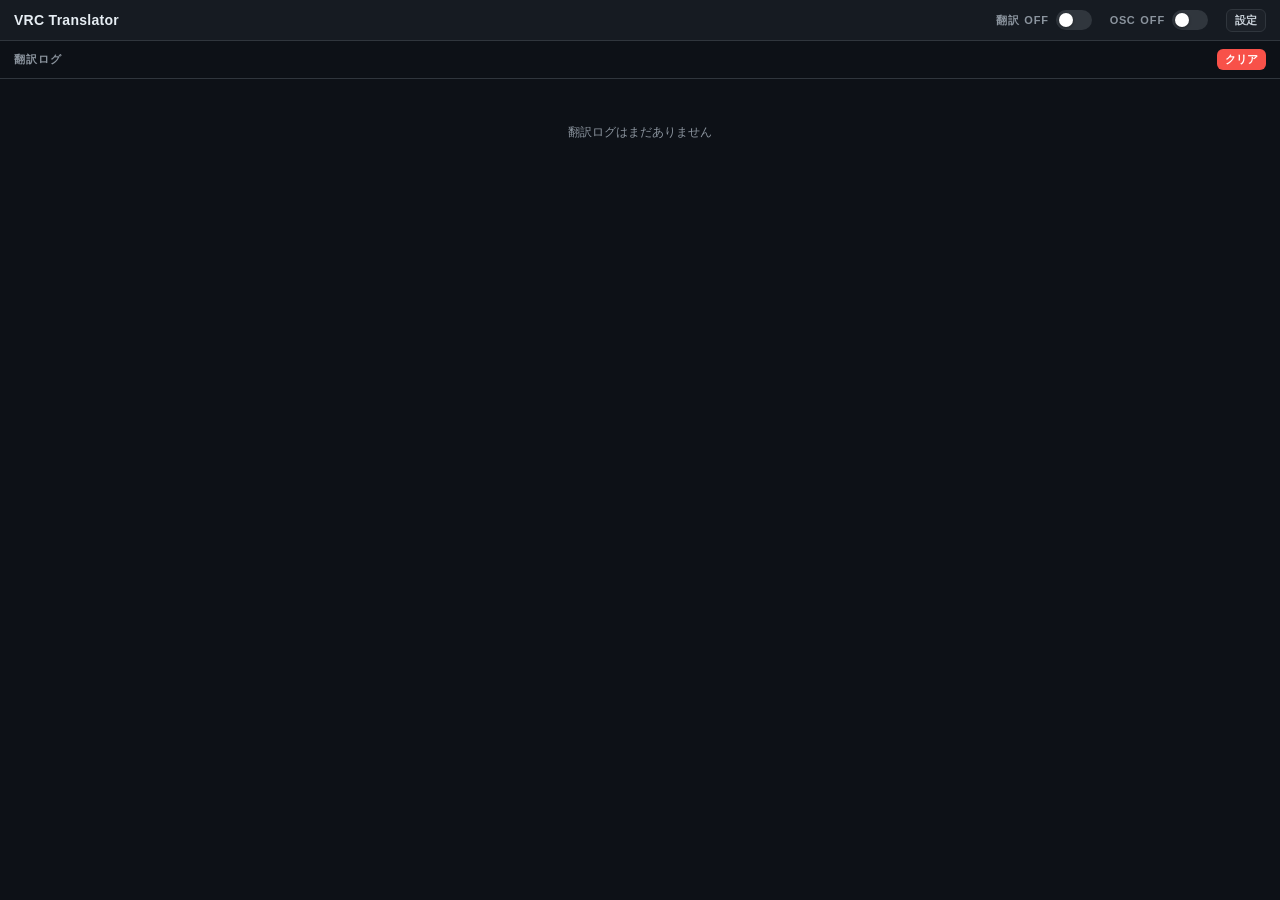
==== src/index.html @ 916df146 "first commit" ====
<!DOCTYPE html>
<html lang="ja">
<head>
  <meta charset="UTF-8">
  <meta name="viewport" content="width=device-width, initial-scale=1.0">
  <title>VRC Translator</title>
  <link rel="stylesheet" href="styles.css">
</head>
<body>
  <div class="app">

    <!-- ヘッダー -->
    <header class="header">
      <h1 class="app-title">VRC Translator</h1>
      <div class="header-controls">
        <div class="toggle-group">
          <span class="toggle-group-label">翻訳</span>
          <span class="toggle-label" id="toggle-label">OFF</span>
          <button class="toggle-btn" id="toggle-btn" aria-pressed="false" title="翻訳 ON/OFF">
            <span class="toggle-track"><span class="toggle-thumb"></span></span>
          </button>
        </div>
        <div class="toggle-group">
          <span class="toggle-group-label">OSC</span>
          <span class="toggle-label" id="osc-toggle-label">OFF</span>
          <button class="toggle-btn" id="osc-toggle-btn" aria-pressed="false" title="OSC 送信 ON/OFF">
            <span class="toggle-track"><span class="toggle-thumb"></span></span>
          </button>
        </div>
        <button class="btn btn-secondary btn-sm" id="settings-btn">設定</button>
      </div>
    </header>

    <!-- ログパネル -->
    <section class="log-panel">
      <div class="log-header">
        <h2>翻訳ログ</h2>
        <button class="btn btn-danger btn-sm" id="clear-btn">クリア</button>
      </div>

      <div class="log-list" id="log-list">
        <p class="empty-state">翻訳ログはまだありません</p>
      </div>

      <div class="error-bar hidden" id="error-bar"></div>
    </section>

  </div><!-- .app -->

  <script type="module" src="main.js"></script>
</body>
</html>
---- src/styles.css ----
/* =====================================================================
   Reset & Base
   ===================================================================== */
*, *::before, *::after { box-sizing: border-box; margin: 0; padding: 0; }

:root {
  --bg:        #0d1117;
  --surface:   #161b22;
  --surface2:  #1c2128;
  --border:    #30363d;
  --accent:    #58a6ff;
  --accent-h:  #79b8ff;
  --danger:    #f85149;
  --success:   #3fb950;
  --muted:     #8b949e;
  --text:      #c9d1d9;
  --text-h:    #e6edf3;
  --radius:    6px;
  --gap:       12px;
}

html, body { height: 100%; }

body {
  font-family: 'Segoe UI', 'Hiragino Sans', sans-serif;
  font-size: 13px;
  background: var(--bg);
  color: var(--text);
  line-height: 1.5;
  overflow: hidden;
}

/* =====================================================================
   Main Window Layout
   ===================================================================== */
.app { display: flex; flex-direction: column; height: 100vh; }

/* Header */
.header {
  display: flex;
  align-items: center;
  justify-content: space-between;
  padding: 8px 14px;
  background: var(--surface);
  border-bottom: 1px solid var(--border);
  flex-shrink: 0;
}

.app-title {
  font-size: 14px;
  font-weight: 600;
  color: var(--text-h);
  letter-spacing: 0.02em;
}

.header-controls {
  display: flex;
  align-items: center;
  gap: 16px;
}

/* =====================================================================
   Toggle Switch
   ===================================================================== */
.toggle-group {
  display: flex;
  align-items: center;
  gap: 5px;
}

.toggle-group-label {
  font-size: 11px;
  color: var(--muted);
  font-weight: 600;
  letter-spacing: 0.05em;
}

.toggle-label {
  font-size: 11px;
  font-weight: 700;
  letter-spacing: 0.08em;
  color: var(--muted);
  min-width: 22px;
  text-align: right;
}
.toggle-label.on { color: var(--success); }

.toggle-btn {
  background: none;
  border: none;
  cursor: pointer;
  padding: 2px;
  border-radius: 999px;
}
.toggle-btn:focus-visible { outline: 2px solid var(--accent); outline-offset: 2px; }

.toggle-track {
  display: block;
  width: 36px;
  height: 20px;
  background: var(--border);
  border-radius: 999px;
  position: relative;
  transition: background 0.2s;
}
.toggle-btn[aria-pressed="true"] .toggle-track { background: var(--success); }

.toggle-thumb {
  display: block;
  width: 14px;
  height: 14px;
  background: #fff;
  border-radius: 50%;
  position: absolute;
  top: 3px;
  left: 3px;
  transition: left 0.2s;
  box-shadow: 0 1px 3px rgba(0,0,0,.4);
}
.toggle-btn[aria-pressed="true"] .toggle-thumb { left: 19px; }

/* =====================================================================
   Log Panel (Main Window)
   ===================================================================== */
.log-panel {
  flex: 1;
  display: flex;
  flex-direction: column;
  overflow: hidden;
  background: var(--bg);
}

.log-header {
  display: flex;
  align-items: center;
  justify-content: space-between;
  padding: 8px 14px;
  border-bottom: 1px solid var(--border);
  flex-shrink: 0;
}
.log-header h2 { font-size: 11px; font-weight: 600; color: var(--muted); text-transform: uppercase; letter-spacing: 0.08em; }

.log-list {
  flex: 1;
  overflow-y: auto;
  padding: var(--gap);
  display: flex;
  flex-direction: column;
  gap: 8px;
}

.empty-state {
  color: var(--muted);
  font-size: 12px;
  text-align: center;
  margin-top: 32px;
}

/* Log Entry */
.log-entry {
  background: var(--surface);
  border: 1px solid var(--border);
  border-radius: var(--radius);
  padding: 8px 10px;
  display: flex;
  flex-direction: column;
  gap: 4px;
  animation: slideIn 0.2s ease;
}
@keyframes slideIn { from { opacity:0; transform:translateY(-4px); } to { opacity:1; transform:none; } }

.log-entry-meta {
  display: flex;
  align-items: center;
  gap: 6px;
  font-size: 10px;
  color: var(--muted);
}
.log-entry-provider {
  background: var(--surface2);
  border: 1px solid var(--border);
  border-radius: 3px;
  padding: 1px 5px;
  font-size: 10px;
  color: var(--accent);
  font-weight: 600;
  flex-shrink: 0;
}
.log-entry-model {
  background: var(--surface2);
  border: 1px solid var(--border);
  border-radius: 3px;
  padding: 1px 5px;
  font-size: 10px;
  color: var(--muted);
  flex-shrink: 0;
  max-width: 160px;
  overflow: hidden;
  text-overflow: ellipsis;
  white-space: nowrap;
}
.log-entry-file { flex: 1; overflow: hidden; text-overflow: ellipsis; white-space: nowrap; }

.log-entry-body {
  display: flex;
  gap: 8px;
  align-items: flex-start;
}
.log-entry-text { flex: 1; min-width: 0; font-size: 12px; color: var(--text-h); white-space: pre-wrap; word-break: break-word; }
.log-entry-thumb {
  flex-shrink: 0;
  width: 80px;
  height: 60px;
  object-fit: cover;
  border-radius: 3px;
  border: 1px solid var(--border);
  cursor: pointer;
  transition: opacity 0.15s;
}
.log-entry-thumb:hover { opacity: 0.8; }
.log-entry-thumb[src=""] { display: none; }

/* Error Bar */
.error-bar {
  padding: 8px 14px;
  background: rgba(248,81,73,.15);
  border-top: 1px solid var(--danger);
  color: var(--danger);
  font-size: 11px;
  flex-shrink: 0;
  word-break: break-word;
}


/* =====================================================================
   Settings Window Layout
   ===================================================================== */
.settings-app {
  display: flex;
  flex-direction: column;
  height: 100vh;
  overflow: hidden;
}

.settings-scroll {
  flex: 1;
  overflow-y: auto;
  padding: 16px;
  display: flex;
  flex-direction: column;
  gap: 10px;
}

.settings-footer {
  display: flex;
  align-items: center;
  justify-content: flex-end;
  gap: 10px;
  padding: 10px 16px;
  background: var(--surface);
  border-top: 1px solid var(--border);
  flex-shrink: 0;
}

/* =====================================================================
   Section
   ===================================================================== */
.section {
  display: flex;
  flex-direction: column;
  gap: 8px;
  background: var(--surface);
  border: 1px solid var(--border);
  border-radius: var(--radius);
  padding: 12px 14px;
}
.section h2 {
  font-size: 11px;
  font-weight: 600;
  color: var(--muted);
  text-transform: uppercase;
  letter-spacing: 0.08em;
  padding-bottom: 8px;
  border-bottom: 1px solid var(--border);
  margin-bottom: 2px;
}

.section-group {
  display: flex;
  flex-direction: column;
  gap: 6px;
  padding-top: 8px;
  border-top: 1px solid var(--border);
}
.section-group-title {
  font-size: 10px;
  font-weight: 600;
  color: var(--muted);
  text-transform: uppercase;
  letter-spacing: 0.06em;
}

/* =====================================================================
   Form Controls
   ===================================================================== */
.input {
  width: 100%;
  background: var(--surface2);
  border: 1px solid var(--border);
  border-radius: var(--radius);
  color: var(--text);
  padding: 5px 8px;
  font-size: 12px;
  outline: none;
  transition: border-color 0.15s;
}
.input:focus { border-color: var(--accent); }
.input::placeholder { color: var(--muted); }

textarea.input { resize: vertical; min-height: 72px; font-family: inherit; }

select.input { cursor: pointer; appearance: none;
  background-image: url("data:image/svg+xml,%3Csvg xmlns='http://www.w3.org/2000/svg' width='10' height='6'%3E%3Cpath d='M0 0l5 6 5-6z' fill='%238b949e'/%3E%3C/svg%3E");
  background-repeat: no-repeat; background-position: right 8px center;
  padding-right: 24px;
}

.field { display: flex; flex-direction: column; gap: 3px; }
.field span { font-size: 11px; color: var(--muted); }
.field-inline { display: flex; align-items: center; gap: 6px; cursor: pointer; }
.field-inline span { font-size: 12px; color: var(--text); }
.field-hint { font-size: 10px; color: var(--muted); margin-top: 2px; }

.row-fields { display: flex; gap: 6px; }
.row-fields .field { flex: 1; }
.row-fields .field-sm { flex: 0 0 80px; }

/* Model row: input + button */
.model-row {
  display: flex;
  gap: 6px;
  align-items: center;
}
.model-row .input { flex: 1; }
.model-row .btn { flex-shrink: 0; white-space: nowrap; }

/* =====================================================================
   Buttons
   ===================================================================== */
.btn {
  padding: 6px 12px;
  border: none;
  border-radius: var(--radius);
  font-size: 12px;
  font-weight: 600;
  cursor: pointer;
  transition: filter 0.15s, opacity 0.15s;
}
.btn:hover { filter: brightness(1.15); }
.btn:active { filter: brightness(0.9); }
.btn:disabled { opacity: 0.5; cursor: not-allowed; }

.btn-primary   { background: var(--accent);  color: #0d1117; }
.btn-secondary { background: var(--surface2); color: var(--text); border: 1px solid var(--border); }
.btn-danger    { background: var(--danger);   color: #fff; }
.btn-sm { padding: 3px 8px; font-size: 11px; }

.btn-group { display: flex; gap: 6px; }
.btn-group .btn { flex: 1; }

/* =====================================================================
   Save Status
   ===================================================================== */
.save-status {
  font-size: 11px;
  padding: 4px 8px;
  border-radius: var(--radius);
}
.save-status.ok    { color: var(--success); background: rgba(63,185,80,.1); }
.save-status.error { color: var(--danger);  background: rgba(248,81,73,.1); }

/* =====================================================================
   Utilities
   ===================================================================== */
.hidden { display: none !important; }

/* Scrollbar */
::-webkit-scrollbar { width: 6px; }
::-webkit-scrollbar-track { background: transparent; }
::-webkit-scrollbar-thumb { background: var(--border); border-radius: 3px; }
::-webkit-scrollbar-thumb:hover { background: var(--muted); }
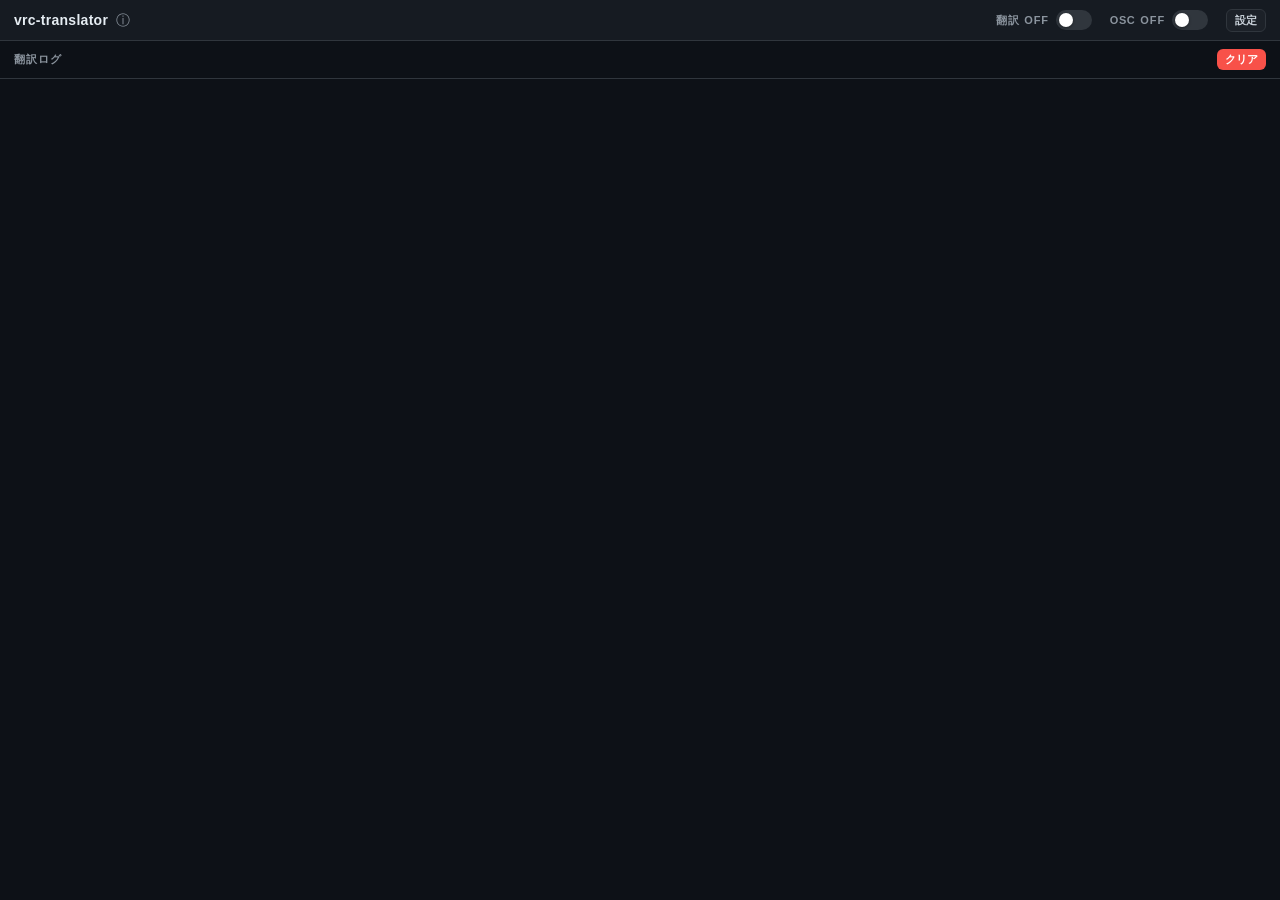
==== commit c33b60e7: "スクロール処理を改善" ====
--- a/src/index.html
+++ b/src/index.html
@@ -3,7 +3,7 @@
 <head>
   <meta charset="UTF-8">
   <meta name="viewport" content="width=device-width, initial-scale=1.0">
-  <title>VRC Translator</title>
+  <title>vrc-translator</title>
   <link rel="stylesheet" href="styles.css">
 </head>
 <body>
@@ -11,7 +11,10 @@
 
     <!-- ヘッダー -->
     <header class="header">
-      <h1 class="app-title">VRC Translator</h1>
+      <div class="app-title-group">
+        <h1 class="app-title">vrc-translator</h1>
+        <button class="btn-about" id="about-btn" title="アプリケーション情報">ⓘ</button>
+      </div>
       <div class="header-controls">
         <div class="toggle-group">
           <span class="toggle-group-label">翻訳</span>
@@ -39,7 +42,6 @@
       </div>
 
       <div class="log-list" id="log-list">
-        <p class="empty-state">翻訳ログはまだありません</p>
       </div>
 
       <div class="error-bar hidden" id="error-bar"></div>
--- a/src/styles.css
+++ b/src/styles.css
@@ -144,9 +144,6 @@
   flex: 1;
   overflow-y: auto;
   padding: var(--gap);
-  display: flex;
-  flex-direction: column;
-  gap: 8px;
 }
 
 .empty-state {
@@ -165,9 +162,8 @@
   display: flex;
   flex-direction: column;
   gap: 4px;
-  animation: slideIn 0.2s ease;
-}
-@keyframes slideIn { from { opacity:0; transform:translateY(-4px); } to { opacity:1; transform:none; } }
+  margin-bottom: 8px;
+}
 
 .log-entry-meta {
   display: flex;
@@ -389,3 +385,129 @@
 ::-webkit-scrollbar-track { background: transparent; }
 ::-webkit-scrollbar-thumb { background: var(--border); border-radius: 3px; }
 ::-webkit-scrollbar-thumb:hover { background: var(--muted); }
+
+/* =====================================================================
+   App Title Group (title + info button)
+   ===================================================================== */
+.app-title-group {
+  display: flex;
+  align-items: center;
+  gap: 6px;
+}
+
+.btn-about {
+  background: none;
+  border: none;
+  cursor: pointer;
+  font-size: 14px;
+  color: var(--muted);
+  line-height: 1;
+  padding: 2px;
+  border-radius: 50%;
+  transition: color 0.15s;
+}
+.btn-about:hover { color: var(--accent); }
+.btn-about:focus-visible { outline: 2px solid var(--accent); outline-offset: 2px; }
+
+/* =====================================================================
+   About Window
+   ===================================================================== */
+.about-app {
+  display: flex;
+  flex-direction: column;
+  align-items: center;
+  justify-content: center;
+  height: 100vh;
+  gap: 8px;
+  padding: 24px;
+  text-align: center;
+}
+
+.about-icon { font-size: 48px; line-height: 1; }
+
+.about-title {
+  font-size: 18px;
+  font-weight: 700;
+  color: var(--text-h);
+  letter-spacing: 0.02em;
+}
+
+.about-version {
+  font-size: 12px;
+  color: var(--muted);
+  margin-bottom: 8px;
+}
+
+.about-body {
+  background: var(--surface);
+  border: 1px solid var(--border);
+  border-radius: var(--radius);
+  padding: 12px 20px;
+  width: 100%;
+  max-width: 300px;
+}
+
+.about-info {
+  display: grid;
+  grid-template-columns: auto 1fr;
+  gap: 6px 12px;
+  text-align: left;
+}
+
+.about-info dt {
+  font-size: 11px;
+  font-weight: 600;
+  color: var(--muted);
+  text-transform: uppercase;
+  letter-spacing: 0.06em;
+}
+
+.about-info dd {
+  font-size: 12px;
+  color: var(--text);
+}
+
+/* About links */
+.about-license {
+  font-size: 11px;
+  color: var(--muted);
+  margin-bottom: 4px;
+}
+
+.about-links {
+  display: flex;
+  flex-direction: column;
+  gap: 6px;
+  width: 100%;
+  max-width: 220px;
+  margin-top: 8px;
+}
+
+.about-link-btn {
+  display: flex;
+  align-items: center;
+  gap: 8px;
+  width: 100%;
+  padding: 6px 12px;
+  background: var(--surface);
+  border: 1px solid var(--border);
+  border-radius: var(--radius);
+  color: var(--accent);
+  font-size: 12px;
+  font-weight: 600;
+  cursor: pointer;
+  transition: background 0.15s, border-color 0.15s;
+  text-align: left;
+}
+.about-link-btn:hover {
+  background: var(--surface2);
+  border-color: var(--accent);
+}
+
+.about-link-icon {
+  font-style: normal;
+  font-size: 13px;
+  width: 16px;
+  text-align: center;
+  flex-shrink: 0;
+}
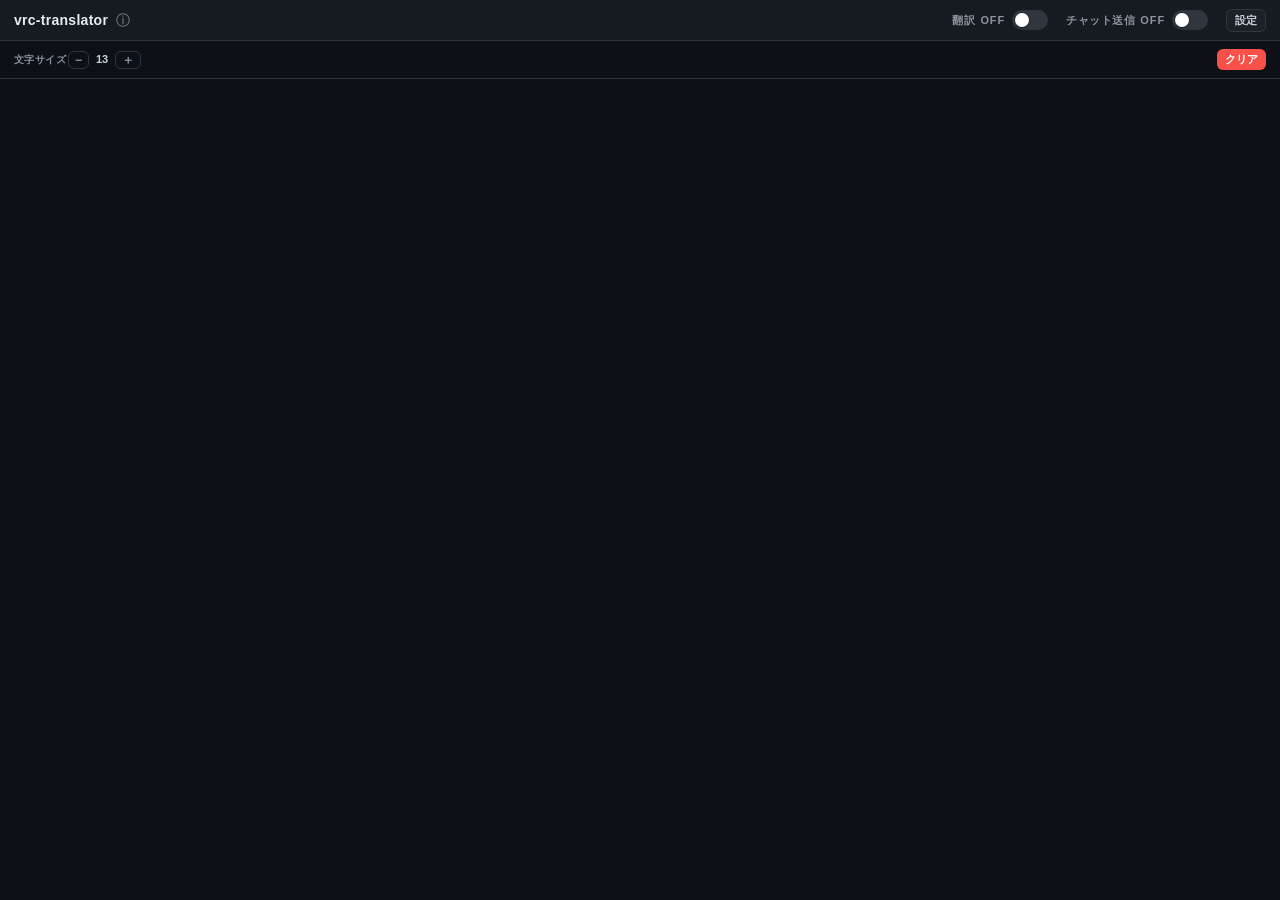
==== commit 5acced4c: "挙動の微調整" ====
--- a/src/index.html
+++ b/src/index.html
@@ -24,7 +24,7 @@
           </button>
         </div>
         <div class="toggle-group">
-          <span class="toggle-group-label">OSC</span>
+          <span class="toggle-group-label">チャット送信</span>
           <span class="toggle-label" id="osc-toggle-label">OFF</span>
           <button class="toggle-btn" id="osc-toggle-btn" aria-pressed="false" title="OSC 送信 ON/OFF">
             <span class="toggle-track"><span class="toggle-thumb"></span></span>
@@ -37,14 +37,25 @@
     <!-- ログパネル -->
     <section class="log-panel">
       <div class="log-header">
-        <h2>翻訳ログ</h2>
+        <div class="log-header-left">
+          <div class="font-size-group">
+            <span class="font-size-label">文字サイズ</span>
+            <button class="btn-font" id="font-decrease-btn" title="フォントサイズを小さく">−</button>
+            <span class="font-size-value" id="font-size-value">13</span>
+            <button class="btn-font" id="font-increase-btn" title="フォントサイズを大きく">＋</button>
+          </div>
+        </div>
         <button class="btn btn-danger btn-sm" id="clear-btn">クリア</button>
       </div>
 
       <div class="log-list" id="log-list">
       </div>
 
-      <div class="error-bar hidden" id="error-bar"></div>
+      <div class="osc-status hidden" id="osc-status"></div>
+      <div class="error-bar hidden" id="error-bar">
+        <span class="error-bar-msg" id="error-bar-msg"></span>
+        <button class="error-bar-close" id="error-bar-close" aria-label="閉じる">×</button>
+      </div>
     </section>
 
   </div><!-- .app -->
--- a/src/styles.css
+++ b/src/styles.css
@@ -4,26 +4,27 @@
 *, *::before, *::after { box-sizing: border-box; margin: 0; padding: 0; }
 
 :root {
-  --bg:        #0d1117;
-  --surface:   #161b22;
-  --surface2:  #1c2128;
-  --border:    #30363d;
-  --accent:    #58a6ff;
-  --accent-h:  #79b8ff;
-  --danger:    #f85149;
-  --success:   #3fb950;
-  --muted:     #8b949e;
-  --text:      #c9d1d9;
-  --text-h:    #e6edf3;
-  --radius:    6px;
-  --gap:       12px;
+  --bg:             #0d1117;
+  --surface:        #161b22;
+  --surface2:       #1c2128;
+  --border:         #30363d;
+  --accent:         #58a6ff;
+  --accent-h:       #79b8ff;
+  --danger:         #f85149;
+  --success:        #3fb950;
+  --muted:          #8b949e;
+  --text:           #c9d1d9;
+  --text-h:         #e6edf3;
+  --radius:         6px;
+  --gap:            12px;
+  --font-size-base: 13px;
 }
 
 html, body { height: 100%; }
 
 body {
   font-family: 'Segoe UI', 'Hiragino Sans', sans-serif;
-  font-size: 13px;
+  font-size: var(--font-size-base);
   background: var(--bg);
   color: var(--text);
   line-height: 1.5;
@@ -138,6 +139,7 @@
   border-bottom: 1px solid var(--border);
   flex-shrink: 0;
 }
+.log-header-left { display: flex; align-items: center; gap: 8px; }
 .log-header h2 { font-size: 11px; font-weight: 600; color: var(--muted); text-transform: uppercase; letter-spacing: 0.08em; }
 
 .log-list {
@@ -202,7 +204,7 @@
   gap: 8px;
   align-items: flex-start;
 }
-.log-entry-text { flex: 1; min-width: 0; font-size: 12px; color: var(--text-h); white-space: pre-wrap; word-break: break-word; }
+.log-entry-text { flex: 1; min-width: 0; font-size: 1em; color: var(--text-h); white-space: pre-wrap; word-break: break-word; }
 .log-entry-thumb {
   flex-shrink: 0;
   width: 80px;
@@ -216,15 +218,92 @@
 .log-entry-thumb:hover { opacity: 0.8; }
 .log-entry-thumb[src=""] { display: none; }
 
+/* 翻訳中プレースホルダー */
+.log-entry-pending {
+  border-style: dashed;
+  opacity: 0.8;
+}
+
+.pending-body {
+  display: flex;
+  align-items: center;
+  gap: 8px;
+  color: var(--muted);
+  font-size: 1em;
+  padding: 2px 0;
+}
+
+.spinner {
+  flex-shrink: 0;
+  width: 13px;
+  height: 13px;
+  border: 2px solid var(--border);
+  border-top-color: var(--accent);
+  border-radius: 50%;
+  animation: spin 0.8s linear infinite;
+}
+
+@keyframes spin { to { transform: rotate(360deg); } }
+
+.pending-cancel-btn {
+  margin-left: auto;
+  background: none;
+  border: 1px solid var(--border);
+  border-radius: 4px;
+  color: var(--muted);
+  font-size: 0.85em;
+  padding: 1px 8px;
+  cursor: pointer;
+  flex-shrink: 0;
+}
+.pending-cancel-btn:hover:not(:disabled) {
+  border-color: var(--danger);
+  color: var(--danger);
+}
+.pending-cancel-btn:disabled {
+  opacity: 0.4;
+  cursor: default;
+}
+
+/* OSC Status Bar */
+.osc-status {
+  padding: 5px 14px;
+  background: rgba(88,166,255,.12);
+  border-top: 1px solid var(--accent);
+  color: var(--accent);
+  font-size: 11px;
+  flex-shrink: 0;
+}
+
 /* Error Bar */
 .error-bar {
-  padding: 8px 14px;
+  display: flex;
+  align-items: flex-start;
+  gap: 8px;
+  padding: 8px 10px 8px 14px;
   background: rgba(248,81,73,.15);
   border-top: 1px solid var(--danger);
   color: var(--danger);
   font-size: 11px;
   flex-shrink: 0;
+}
+.error-bar-msg {
+  flex: 1;
   word-break: break-word;
+}
+.error-bar-close {
+  flex-shrink: 0;
+  background: none;
+  border: none;
+  color: var(--danger);
+  font-size: 14px;
+  line-height: 1;
+  padding: 0 2px;
+  cursor: pointer;
+  opacity: 0.7;
+}
+.error-bar-close:hover {
+  opacity: 1;
 }
 
 
@@ -409,6 +488,44 @@
 .btn-about:hover { color: var(--accent); }
 .btn-about:focus-visible { outline: 2px solid var(--accent); outline-offset: 2px; }
 
+.font-size-group {
+  display: flex;
+  align-items: center;
+  gap: 2px;
+}
+
+.font-size-label {
+  font-size: 10px;
+  font-weight: 600;
+  color: var(--muted);
+  letter-spacing: 0.04em;
+}
+
+.font-size-value {
+  font-size: 11px;
+  font-weight: 600;
+  color: var(--text);
+  min-width: 2em;
+  text-align: center;
+}
+
+.btn-font {
+  background: none;
+  border: 1px solid var(--border);
+  border-radius: var(--radius);
+  color: var(--muted);
+  cursor: pointer;
+  font-size: 12px;
+  font-weight: 600;
+  line-height: 1;
+  padding: 2px 6px;
+  transition: color 0.15s, border-color 0.15s;
+  user-select: none;
+}
+.btn-font:hover { color: var(--text-h); border-color: var(--accent); }
+.btn-font:active { opacity: 0.7; }
+.btn-font:disabled { opacity: 0.3; cursor: not-allowed; }
+
 /* =====================================================================
    About Window
    ===================================================================== */
@@ -423,7 +540,15 @@
   text-align: center;
 }
 
-.about-icon { font-size: 48px; line-height: 1; }
+.about-header {
+  display: flex;
+  flex-direction: row;
+  align-items: center;
+  gap: 16px;
+}
+.about-header-text { text-align: left; }
+.about-icon { line-height: 1; }
+.about-icon-img { width: 72px; height: 72px; object-fit: contain; }
 
 .about-title {
   font-size: 18px;
@@ -435,7 +560,6 @@
 .about-version {
   font-size: 12px;
   color: var(--muted);
-  margin-bottom: 8px;
 }
 
 .about-body {
